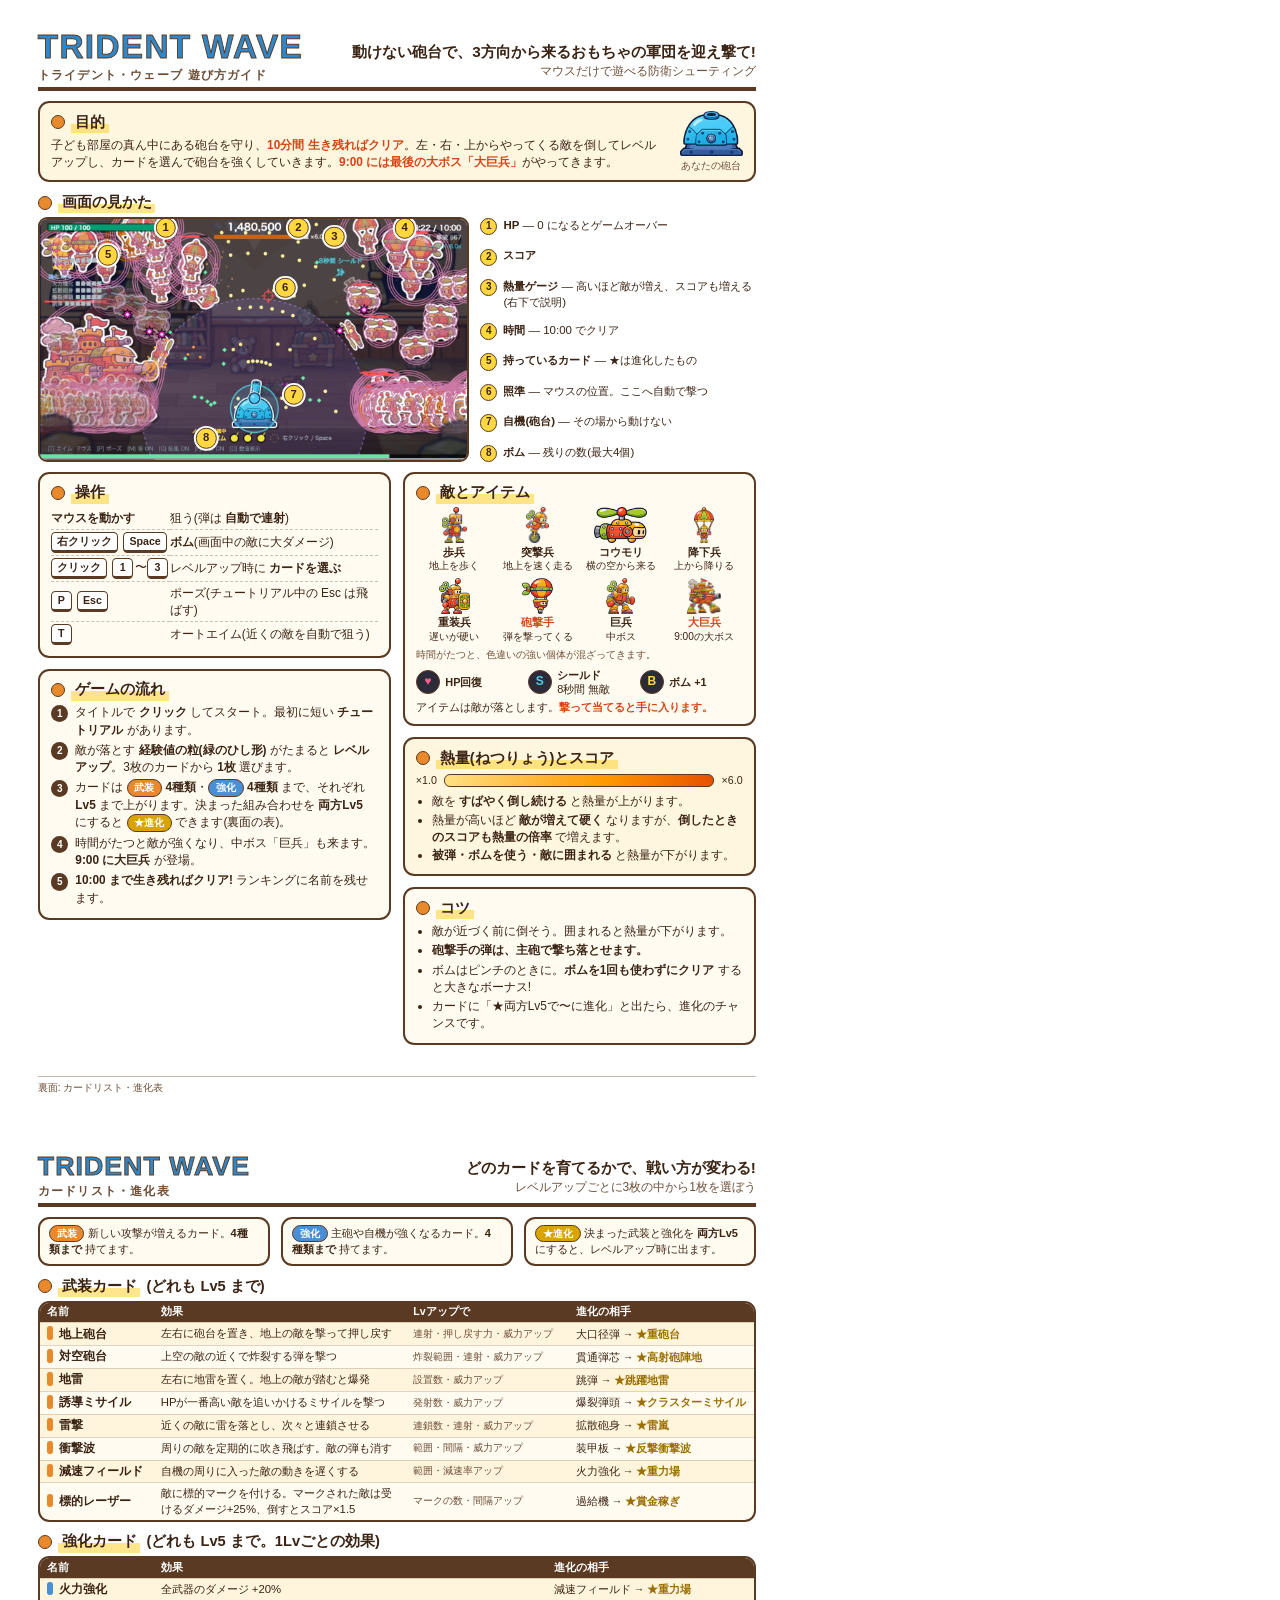
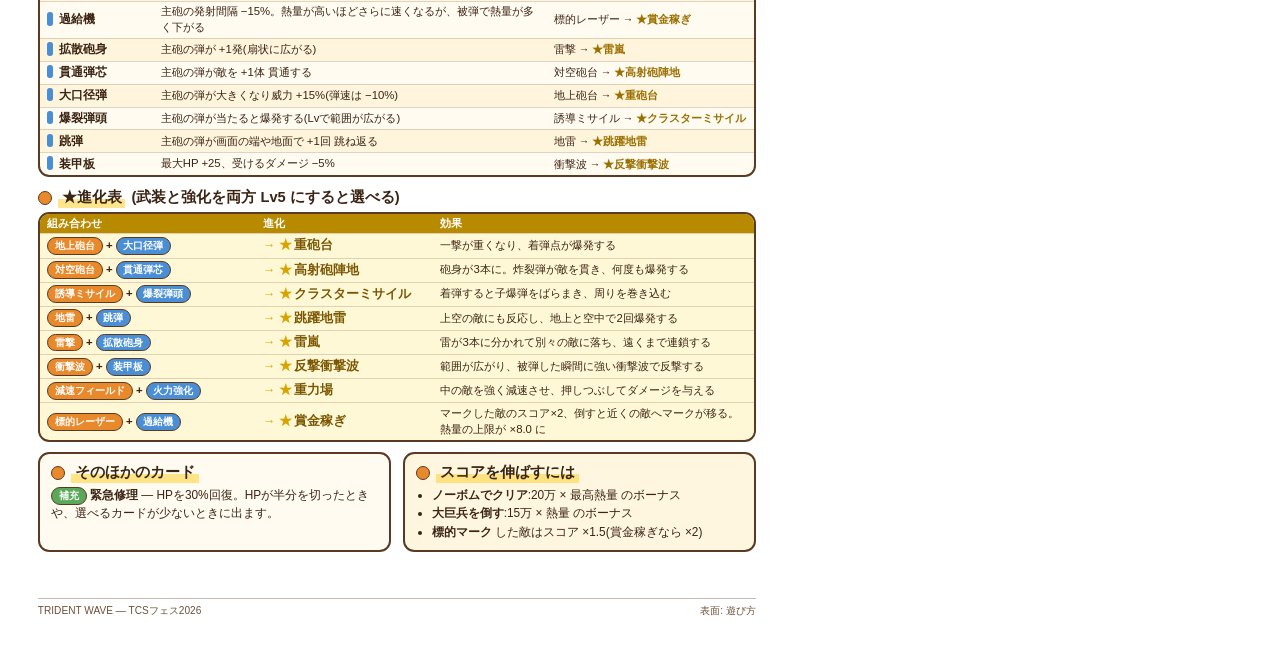
==== manual/manual.html @ fe19b2f0 "当日プレイする人向けの紙の説明書(A4・2ページのPDF)と、その原稿のHTMLを追加 表面は遊び方(画面の見かた・操作・流れ・敵とアイテム・熱量・コツ)、裏面はカードリストと進化表。 manual." ====
<!doctype html>
<html lang="ja">
<head>
<meta charset="utf-8">
<title>TRIDENT WAVE 説明書</title>
<style>
  @page { size: A4; margin: 0; }
  :root {
    --ink: #3b2414; --sub: #6e5039; --line: #5a3a22; --paper: #fff6e0; --cream: #fffbf0;
    --weapon: #e8892b; --passive: #4a8fd6; --evo: #d9a400; --filler: #5aa95a; --red: #d84315;
  }
  * { box-sizing: border-box; -webkit-print-color-adjust: exact; print-color-adjust: exact; }
  html, body { margin: 0; padding: 0; }
  body { font-family: "Hiragino Sans", "Hiragino Kaku Gothic ProN", "Yu Gothic", "Meiryo", sans-serif; color: var(--ink); font-size: 8.9pt; line-height: 1.45; background: #fff; }
  .round { font-family: "Hiragino Maru Gothic ProN", "Zen Maru Gothic", "Hiragino Sans", sans-serif; }
  .page { width: 210mm; height: 297mm; padding: 8mm 10mm 7mm; position: relative; overflow: hidden; page-break-after: always; display: flex; flex-direction: column; gap: 2.6mm; }
  .page:last-child { page-break-after: auto; }

  /* 見出し */
  .head { display: flex; align-items: flex-end; justify-content: space-between; border-bottom: 1.2mm solid var(--line); padding-bottom: 1.6mm; }
  .logo { font-family: "Hiragino Maru Gothic ProN", sans-serif; font-weight: 800; font-size: 25pt; white-space: nowrap; letter-spacing: 0.04em; line-height: 1; color: #2f86c9; -webkit-text-stroke: 0.25mm var(--line); }
  .logo small { display: block; font-size: 9pt; letter-spacing: 0.1em; color: var(--sub); -webkit-text-stroke: 0; margin-top: 1.4mm; font-weight: 700; }
  .head .right { text-align: right; font-size: 9pt; color: var(--sub); }
  .head .right b { display: block; font-family: "Hiragino Maru Gothic ProN", sans-serif; font-size: 11.5pt; white-space: nowrap; color: var(--ink); }

  h2 { font-family: "Hiragino Maru Gothic ProN", sans-serif; font-size: 11pt; margin: 0 0 1mm; display: flex; align-items: center; gap: 1.6mm; }
  h2::before { content: ""; width: 3.2mm; height: 3.2mm; border-radius: 50%; background: var(--weapon); border: 0.45mm solid var(--line); flex: none; }
  h2 .hl { background: linear-gradient(transparent 55%, rgba(255,213,64,0.6) 55%); padding: 0 1mm; }

  .box { background: var(--paper); border: 0.55mm solid var(--line); border-radius: 3mm; padding: 2.2mm 3mm; }
  .box.white { background: var(--cream); }
  p { margin: 0; }
  ul { margin: 0; padding-left: 4.2mm; }
  li { margin: 0.3mm 0; }
  b.k { color: var(--red); }

  /* 画面の見かた */
  .screen { display: grid; grid-template-columns: 114mm 1fr; gap: 3mm; align-items: stretch; }
  .shot { position: relative; border: 0.6mm solid var(--line); border-radius: 2.4mm; overflow: hidden; line-height: 0; }
  .shot img { width: 100%; display: block; }
  .pin { position: absolute; transform: translate(-50%, -50%); width: 5.4mm; height: 5.4mm; border-radius: 50%; background: #ffd740; color: var(--ink); border: 0.5mm solid var(--line); font: 800 8.5pt/4.4mm "Hiragino Maru Gothic ProN", sans-serif; text-align: center; box-shadow: 0 0 0 0.5mm #fff; }
  .legend { display: flex; flex-direction: column; justify-content: space-between; font-size: 8.6pt; line-height: 1.4; }
  .legend div { display: flex; gap: 1.6mm; align-items: flex-start; }
  .legend .n { flex: none; width: 4.6mm; height: 4.6mm; border-radius: 50%; background: #ffd740; border: 0.4mm solid var(--line); font: 800 7.5pt/3.8mm "Hiragino Maru Gothic ProN", sans-serif; text-align: center; margin-top: 0.3mm; }

  .cols { display: grid; grid-template-columns: 1fr 1fr; gap: 3mm; }
  .stack { display: flex; flex-direction: column; gap: 3mm; }

  /* 操作 */
  table.keys { border-collapse: collapse; width: 100%; }
  table.keys td { padding: 0.6mm 0; vertical-align: middle; border-bottom: 0.25mm dashed rgba(90,58,34,0.3); }
  table.keys tr:last-child td { border-bottom: none; }
  table.keys td:first-child { width: 31mm; white-space: nowrap; }
  kbd { display: inline-block; min-width: 5.4mm; padding: 0 1.3mm; border: 0.4mm solid var(--line); border-bottom-width: 0.9mm; border-radius: 1.2mm; background: #fff; font: 700 8pt/4.4mm "Hiragino Sans", sans-serif; text-align: center; margin-right: 0.6mm; }

  /* 流れ */
  ol.flow { list-style: none; padding: 0; margin: 0; counter-reset: f; }
  ol.flow li { counter-increment: f; position: relative; padding-left: 6.4mm; margin: 0 0 0.8mm; }
  ol.flow li::before { content: counter(f); position: absolute; left: 0; top: 0.2mm; width: 4.6mm; height: 4.6mm; border-radius: 50%; background: var(--line); color: #fff; font: 800 7.5pt/4.6mm "Hiragino Maru Gothic ProN", sans-serif; text-align: center; }

  /* 敵 */
  .enemies { display: grid; grid-template-columns: repeat(4, 1fr); gap: 1.4mm 1.6mm; }
  .enemy { text-align: center; font-size: 7.6pt; line-height: 1.3; }
  .enemy .pic { height: 9.5mm; display: flex; align-items: flex-end; justify-content: center; }
  .enemy img { max-height: 9.5mm; max-width: 15mm; }
  .enemy b { display: block; font-size: 8.4pt; font-family: "Hiragino Maru Gothic ProN", sans-serif; margin-top: 0.4mm; }
  
  .enemy.warn b { color: var(--red); }

  .items { display: flex; gap: 2.4mm; margin-top: 1.4mm; }
  .item { flex: 1; display: flex; align-items: center; gap: 1.4mm; font-size: 8.2pt; line-height: 1.3; }
  .item .ic { flex: none; width: 6.4mm; height: 6.4mm; border-radius: 50%; background: #2b2b3a; border: 0.45mm solid var(--line); font: 800 9pt/5.5mm "Hiragino Maru Gothic ProN", sans-serif; text-align: center; }

  /* 熱量ゲージ */
  .heat { display: flex; align-items: center; gap: 2mm; margin: 1mm 0 1.4mm; font-size: 8pt; }
  .heat .bar { flex: 1; height: 3.2mm; border: 0.4mm solid var(--line); border-radius: 1.6mm; background: linear-gradient(90deg, #ffe082, #ff9800 60%, #e65100); }

  .tips li { margin: 0.6mm 0; }
  .foot { margin-top: auto; display: flex; justify-content: space-between; font-size: 7.6pt; color: var(--sub); border-top: 0.3mm solid rgba(90,58,34,0.35); padding-top: 1.2mm; }

  /* ---- 裏面 ---- */
  .rule { display: flex; gap: 3mm; align-items: stretch; }
  .rule .box { flex: 1; font-size: 8.3pt; line-height: 1.4; padding: 1.6mm 2.4mm; }
  .chip { display: inline-block; padding: 0 1.8mm; border-radius: 3mm; border: 0.35mm solid var(--line); color: #fff; font: 700 7.6pt/4.2mm "Hiragino Maru Gothic ProN", sans-serif; white-space: nowrap; }
  .chip.w { background: var(--weapon); } .chip.p { background: var(--passive); } .chip.e { background: var(--evo); } .chip.f { background: var(--filler); }

  table.list { width: 100%; border-collapse: separate; border-spacing: 0; border: 0.55mm solid var(--line); border-radius: 3mm; overflow: hidden; font-size: 8.5pt; line-height: 1.38; background: var(--cream); }
  table.list th { background: var(--line); color: #fff; font: 700 8pt "Hiragino Maru Gothic ProN", sans-serif; text-align: left; padding: 0.7mm 2mm; }
  table.list td { padding: 0.65mm 2mm; border-top: 0.25mm solid rgba(90,58,34,0.2); vertical-align: middle; }
  table.list tr:nth-child(even) td { background: rgba(255,226,170,0.28); }
  table.list td.name { font: 700 9pt "Hiragino Maru Gothic ProN", sans-serif; white-space: nowrap; }
  table.list td.name::before { content: ""; display: inline-block; width: 1.4mm; height: 3.6mm; border-radius: 0.7mm; margin-right: 1.6mm; vertical-align: -0.6mm; }
  table.list.w td.name::before { background: var(--weapon); }
  table.list.p td.name::before { background: var(--passive); }
  table.list td.up { color: var(--sub); font-size: 7.8pt; }
  table.list td.to { white-space: nowrap; font-size: 8pt; }
  table.list td.to b { color: #9a6f00; }

  table.evo { width: 100%; border-collapse: separate; border-spacing: 0; border: 0.7mm solid var(--line); border-radius: 3mm; overflow: hidden; font-size: 8.5pt; line-height: 1.38; background: #fff8d6; }
  table.evo th { background: #b88a00; color: #fff; font: 700 8pt "Hiragino Maru Gothic ProN", sans-serif; text-align: left; padding: 0.7mm 2mm; }
  table.evo td { padding: 0.7mm 2mm; border-top: 0.25mm solid rgba(90,58,34,0.2); vertical-align: middle; }
  table.evo td.combo { white-space: nowrap; }
  table.evo td.combo .plus { margin: 0 0.8mm; font-weight: 800; }
  table.evo td.res { white-space: nowrap; font: 800 9.4pt "Hiragino Maru Gothic ProN", sans-serif; color: #7a5600; }
  table.evo td.res::before { content: "→ ★"; color: var(--evo); margin-right: 0.6mm; }

  .two { display: grid; grid-template-columns: 1fr 1fr; gap: 3mm; }
</style>
</head>
<body>

<!-- ======================= 表面: 遊び方 ======================= -->
<section class="page">
  <div class="head">
    <div class="logo">TRIDENT WAVE<small>トライデント・ウェーブ 遊び方ガイド</small></div>
    <div class="right"><b>動けない砲台で、3方向から来るおもちゃの軍団を迎え撃て!</b>マウスだけで遊べる防衛シューティング</div>
  </div>

  <div class="box" style="display:flex; gap:4mm; align-items:center;">
    <div style="flex:1;">
      <h2><span class="hl">目的</span></h2>
      <p>子ども部屋の真ん中にある砲台を守り、<b class="k">10分間 生き残ればクリア</b>。左・右・上からやってくる敵を倒してレベルアップし、カードを選んで砲台を強くしていきます。<b class="k">9:00 には最後の大ボス「大巨兵」</b>がやってきます。</p>
    </div>
    <div style="flex:none; text-align:center; font-size:7.6pt; color:var(--sub); line-height:1.3;">
      <img src="../assets/player_body.png" style="height:12mm; display:block; margin:0 auto 0.6mm;">あなたの砲台
    </div>
  </div>

  <div>
    <h2><span class="hl">画面の見かた</span></h2>
    <div class="screen">
      <div class="shot">
        <img src="../assets/screenshot.jpg" alt="プレイ画面">
        <span class="pin" style="left:29.5%; top:3.6%;">1</span>
        <span class="pin" style="left:60.6%; top:3.6%;">2</span>
        <span class="pin" style="left:69%; top:7.4%;">3</span>
        <span class="pin" style="left:85.5%; top:3.8%;">4</span>
        <span class="pin" style="left:16%; top:15%;">5</span>
        <span class="pin" style="left:57.5%; top:28.5%;">6</span>
        <span class="pin" style="left:59.5%; top:73%;">7</span>
        <span class="pin" style="left:39%; top:91%;">8</span>
      </div>
      <div class="legend">
        <div><span class="n">1</span><span><b>HP</b> ― 0 になるとゲームオーバー</span></div>
        <div><span class="n">2</span><span><b>スコア</b></span></div>
        <div><span class="n">3</span><span><b>熱量ゲージ</b> ― 高いほど敵が増え、スコアも増える(右下で説明)</span></div>
        <div><span class="n">4</span><span><b>時間</b> ― 10:00 でクリア</span></div>
        <div><span class="n">5</span><span><b>持っているカード</b> ― ★は進化したもの</span></div>
        <div><span class="n">6</span><span><b>照準</b> ― マウスの位置。ここへ自動で撃つ</span></div>
        <div><span class="n">7</span><span><b>自機(砲台)</b> ― その場から動けない</span></div>
        <div><span class="n">8</span><span><b>ボム</b> ― 残りの数(最大4個)</span></div>
      </div>
    </div>
  </div>

  <div class="cols">
    <div class="stack">
      <div class="box white">
        <h2><span class="hl">操作</span></h2>
        <table class="keys">
          <tr><td><b>マウスを動かす</b></td><td>狙う(弾は <b>自動で連射</b>)</td></tr>
          <tr><td><kbd>右クリック</kbd> <kbd>Space</kbd></td><td><b>ボム</b>(画面中の敵に大ダメージ)</td></tr>
          <tr><td><kbd>クリック</kbd> <kbd>1</kbd>〜<kbd>3</kbd></td><td>レベルアップ時に <b>カードを選ぶ</b></td></tr>
          <tr><td><kbd>P</kbd> <kbd>Esc</kbd></td><td>ポーズ(チュートリアル中の Esc は飛ばす)</td></tr>
          <tr><td><kbd>T</kbd></td><td>オートエイム(近くの敵を自動で狙う)</td></tr>
        </table>
      </div>
      <div class="box white">
        <h2><span class="hl">ゲームの流れ</span></h2>
        <ol class="flow">
          <li>タイトルで <b>クリック</b> してスタート。最初に短い <b>チュートリアル</b> があります。</li>
          <li>敵が落とす <b>経験値の粒(緑のひし形)</b> がたまると <b>レベルアップ</b>。3枚のカードから <b>1枚</b> 選びます。</li>
          <li>カードは <span class="chip w">武装</span> <b>4種類</b>・<span class="chip p">強化</span> <b>4種類</b> まで、それぞれ <b>Lv5</b> まで上がります。決まった組み合わせを <b>両方Lv5</b> にすると <span class="chip e">★進化</span> できます(裏面の表)。</li>
          <li>時間がたつと敵が強くなり、中ボス「巨兵」も来ます。<b>9:00 に大巨兵</b> が登場。</li>
          <li><b>10:00 まで生き残ればクリア!</b> ランキングに名前を残せます。</li>
        </ol>
      </div>
    </div>

    <div class="stack">
      <div class="box white">
        <h2><span class="hl">敵とアイテム</span></h2>
        <div class="enemies">
          <div class="enemy"><div class="pic"><img src="../assets/enemy_grunt.png"></div><b>歩兵</b>地上を歩く</div>
          <div class="enemy"><div class="pic"><img src="../assets/enemy_runner.png"></div><b>突撃兵</b>地上を速く走る</div>
          <div class="enemy"><div class="pic"><img src="../assets/enemy_bat.png"></div><b>コウモリ</b>横の空から来る</div>
          <div class="enemy"><div class="pic"><img src="../assets/enemy_diver.png"></div><b>降下兵</b>上から降りる</div>
          <div class="enemy"><div class="pic"><img src="../assets/enemy_brute.png"></div><b>重装兵</b>遅いが硬い</div>
          <div class="enemy warn"><div class="pic"><img src="../assets/enemy_spitter.png"></div><b>砲撃手</b>弾を撃ってくる</div>
          <div class="enemy boss"><div class="pic"><img src="../assets/enemy_boss.png"></div><b>巨兵</b>中ボス</div>
          <div class="enemy boss warn"><div class="pic"><img src="../assets/enemy_titan.png"></div><b>大巨兵</b>9:00の大ボス</div>
        </div>
        <p style="font-size:7.8pt; color:var(--sub); margin-top:1.2mm;">時間がたつと、色違いの強い個体が混ざってきます。</p>
        <div class="items">
          <div class="item"><span class="ic" style="color:#ff5c8a;">♥</span><span><b>HP回復</b></span></div>
          <div class="item"><span class="ic" style="color:#4dd0e1;">S</span><span><b>シールド</b><br>8秒間 無敵</span></div>
          <div class="item"><span class="ic" style="color:#ffd54f;">B</span><span><b>ボム +1</b></span></div>
        </div>
        <p style="font-size:8.2pt; margin-top:1mm;">アイテムは敵が落とします。<b class="k">撃って当てると手に入ります。</b></p>
      </div>

      <div class="box">
        <h2><span class="hl">熱量(ねつりょう)とスコア</span></h2>
        <div class="heat"><span>×1.0</span><div class="bar"></div><span>×6.0</span></div>
        <ul>
          <li>敵を <b>すばやく倒し続ける</b> と熱量が上がります。</li>
          <li>熱量が高いほど <b>敵が増えて硬く</b> なりますが、<b>倒したときのスコアも熱量の倍率</b> で増えます。</li>
          <li><b>被弾・ボムを使う・敵に囲まれる</b> と熱量が下がります。</li>
        </ul>
      </div>

      <div class="box white">
        <h2><span class="hl">コツ</span></h2>
        <ul class="tips">
          <li>敵が近づく前に倒そう。囲まれると熱量が下がります。</li>
          <li><b>砲撃手の弾は、主砲で撃ち落とせます。</b></li>
          <li>ボムはピンチのときに。<b>ボムを1回も使わずにクリア</b> すると大きなボーナス!</li>
          <li>カードに「★両方Lv5で〜に進化」と出たら、進化のチャンスです。</li>
        </ul>
      </div>
    </div>
  </div>

  <div class="foot"><span>裏面: カードリスト・進化表</span></div>
</section>

<!-- ======================= 裏面: カードリスト ======================= -->
<section class="page">
  <div class="head">
    <div class="logo" style="font-size:20pt;">TRIDENT WAVE<small>カードリスト・進化表</small></div>
    <div class="right"><b>どのカードを育てるかで、戦い方が変わる!</b>レベルアップごとに3枚の中から1枚を選ぼう</div>
  </div>

  <div class="rule">
    <div class="box white"><span class="chip w">武装</span> 新しい攻撃が増えるカード。<b>4種類まで</b> 持てます。</div>
    <div class="box white"><span class="chip p">強化</span> 主砲や自機が強くなるカード。<b>4種類まで</b> 持てます。</div>
    <div class="box white"><span class="chip e">★進化</span> 決まった武装と強化を <b>両方Lv5</b> にすると、レベルアップ時に出ます。</div>
  </div>

  <div>
    <h2><span class="hl">武装カード</span>(どれも Lv5 まで)</h2>
    <table class="list w">
      <tr><th style="width:30mm;">名前</th><th>効果</th><th style="width:43mm;">Lvアップで</th><th style="width:47mm;">進化の相手</th></tr>
      <tr><td class="name">地上砲台</td><td>左右に砲台を置き、地上の敵を撃って押し戻す</td><td class="up">連射・押し戻す力・威力アップ</td><td class="to">大口径弾 → <b>★重砲台</b></td></tr>
      <tr><td class="name">対空砲台</td><td>上空の敵の近くで炸裂する弾を撃つ</td><td class="up">炸裂範囲・連射・威力アップ</td><td class="to">貫通弾芯 → <b>★高射砲陣地</b></td></tr>
      <tr><td class="name">地雷</td><td>左右に地雷を置く。地上の敵が踏むと爆発</td><td class="up">設置数・威力アップ</td><td class="to">跳弾 → <b>★跳躍地雷</b></td></tr>
      <tr><td class="name">誘導ミサイル</td><td>HPが一番高い敵を追いかけるミサイルを撃つ</td><td class="up">発射数・威力アップ</td><td class="to">爆裂弾頭 → <b>★クラスターミサイル</b></td></tr>
      <tr><td class="name">雷撃</td><td>近くの敵に雷を落とし、次々と連鎖させる</td><td class="up">連鎖数・連射・威力アップ</td><td class="to">拡散砲身 → <b>★雷嵐</b></td></tr>
      <tr><td class="name">衝撃波</td><td>周りの敵を定期的に吹き飛ばす。敵の弾も消す</td><td class="up">範囲・間隔・威力アップ</td><td class="to">装甲板 → <b>★反撃衝撃波</b></td></tr>
      <tr><td class="name">減速フィールド</td><td>自機の周りに入った敵の動きを遅くする</td><td class="up">範囲・減速率アップ</td><td class="to">火力強化 → <b>★重力場</b></td></tr>
      <tr><td class="name">標的レーザー</td><td>敵に標的マークを付ける。マークされた敵は受けるダメージ+25%、倒すとスコア×1.5</td><td class="up">マークの数・間隔アップ</td><td class="to">過給機 → <b>★賞金稼ぎ</b></td></tr>
    </table>
  </div>

  <div>
    <h2><span class="hl">強化カード</span>(どれも Lv5 まで。1Lvごとの効果)</h2>
    <table class="list p">
      <tr><th style="width:30mm;">名前</th><th>効果</th><th style="width:47mm;">進化の相手</th></tr>
      <tr><td class="name">火力強化</td><td>全武器のダメージ +20%</td><td class="to">減速フィールド → <b>★重力場</b></td></tr>
      <tr><td class="name">過給機</td><td>主砲の発射間隔 −15%。熱量が高いほどさらに速くなるが、被弾で熱量が多く下がる</td><td class="to">標的レーザー → <b>★賞金稼ぎ</b></td></tr>
      <tr><td class="name">拡散砲身</td><td>主砲の弾が +1発(扇状に広がる)</td><td class="to">雷撃 → <b>★雷嵐</b></td></tr>
      <tr><td class="name">貫通弾芯</td><td>主砲の弾が敵を +1体 貫通する</td><td class="to">対空砲台 → <b>★高射砲陣地</b></td></tr>
      <tr><td class="name">大口径弾</td><td>主砲の弾が大きくなり威力 +15%(弾速は −10%)</td><td class="to">地上砲台 → <b>★重砲台</b></td></tr>
      <tr><td class="name">爆裂弾頭</td><td>主砲の弾が当たると爆発する(Lvで範囲が広がる)</td><td class="to">誘導ミサイル → <b>★クラスターミサイル</b></td></tr>
      <tr><td class="name">跳弾</td><td>主砲の弾が画面の端や地面で +1回 跳ね返る</td><td class="to">地雷 → <b>★跳躍地雷</b></td></tr>
      <tr><td class="name">装甲板</td><td>最大HP +25、受けるダメージ −5%</td><td class="to">衝撃波 → <b>★反撃衝撃波</b></td></tr>
    </table>
  </div>

  <div>
    <h2><span class="hl">★進化表</span>(武装と強化を両方 Lv5 にすると選べる)</h2>
    <table class="evo">
      <tr><th style="width:57mm;">組み合わせ</th><th style="width:47mm;">進化</th><th>効果</th></tr>
      <tr><td class="combo"><span class="chip w">地上砲台</span><span class="plus">+</span><span class="chip p">大口径弾</span></td><td class="res">重砲台</td><td>一撃が重くなり、着弾点が爆発する</td></tr>
      <tr><td class="combo"><span class="chip w">対空砲台</span><span class="plus">+</span><span class="chip p">貫通弾芯</span></td><td class="res">高射砲陣地</td><td>砲身が3本に。炸裂弾が敵を貫き、何度も爆発する</td></tr>
      <tr><td class="combo"><span class="chip w">誘導ミサイル</span><span class="plus">+</span><span class="chip p">爆裂弾頭</span></td><td class="res">クラスターミサイル</td><td>着弾すると子爆弾をばらまき、周りを巻き込む</td></tr>
      <tr><td class="combo"><span class="chip w">地雷</span><span class="plus">+</span><span class="chip p">跳弾</span></td><td class="res">跳躍地雷</td><td>上空の敵にも反応し、地上と空中で2回爆発する</td></tr>
      <tr><td class="combo"><span class="chip w">雷撃</span><span class="plus">+</span><span class="chip p">拡散砲身</span></td><td class="res">雷嵐</td><td>雷が3本に分かれて別々の敵に落ち、遠くまで連鎖する</td></tr>
      <tr><td class="combo"><span class="chip w">衝撃波</span><span class="plus">+</span><span class="chip p">装甲板</span></td><td class="res">反撃衝撃波</td><td>範囲が広がり、被弾した瞬間に強い衝撃波で反撃する</td></tr>
      <tr><td class="combo"><span class="chip w">減速フィールド</span><span class="plus">+</span><span class="chip p">火力強化</span></td><td class="res">重力場</td><td>中の敵を強く減速させ、押しつぶしてダメージを与える</td></tr>
      <tr><td class="combo"><span class="chip w">標的レーザー</span><span class="plus">+</span><span class="chip p">過給機</span></td><td class="res">賞金稼ぎ</td><td>マークした敵のスコア×2、倒すと近くの敵へマークが移る。熱量の上限が ×8.0 に</td></tr>
    </table>
  </div>

  <div class="two">
    <div class="box white">
      <h2><span class="hl">そのほかのカード</span></h2>
      <p><span class="chip f">補充</span> <b>緊急修理</b> ― HPを30%回復。HPが半分を切ったときや、選べるカードが少ないときに出ます。</p>
    </div>
    <div class="box">
      <h2><span class="hl">スコアを伸ばすには</span></h2>
      <ul>
        <li><b>ノーボムでクリア</b>:20万 × 最高熱量 のボーナス</li>
        <li><b>大巨兵を倒す</b>:15万 × 熱量 のボーナス</li>
        <li><b>標的マーク</b> した敵はスコア ×1.5(賞金稼ぎなら ×2)</li>
      </ul>
    </div>
  </div>

  <div class="foot"><span>TRIDENT WAVE ― TCSフェス2026</span><span>表面: 遊び方</span></div>
</section>

</body>
</html>
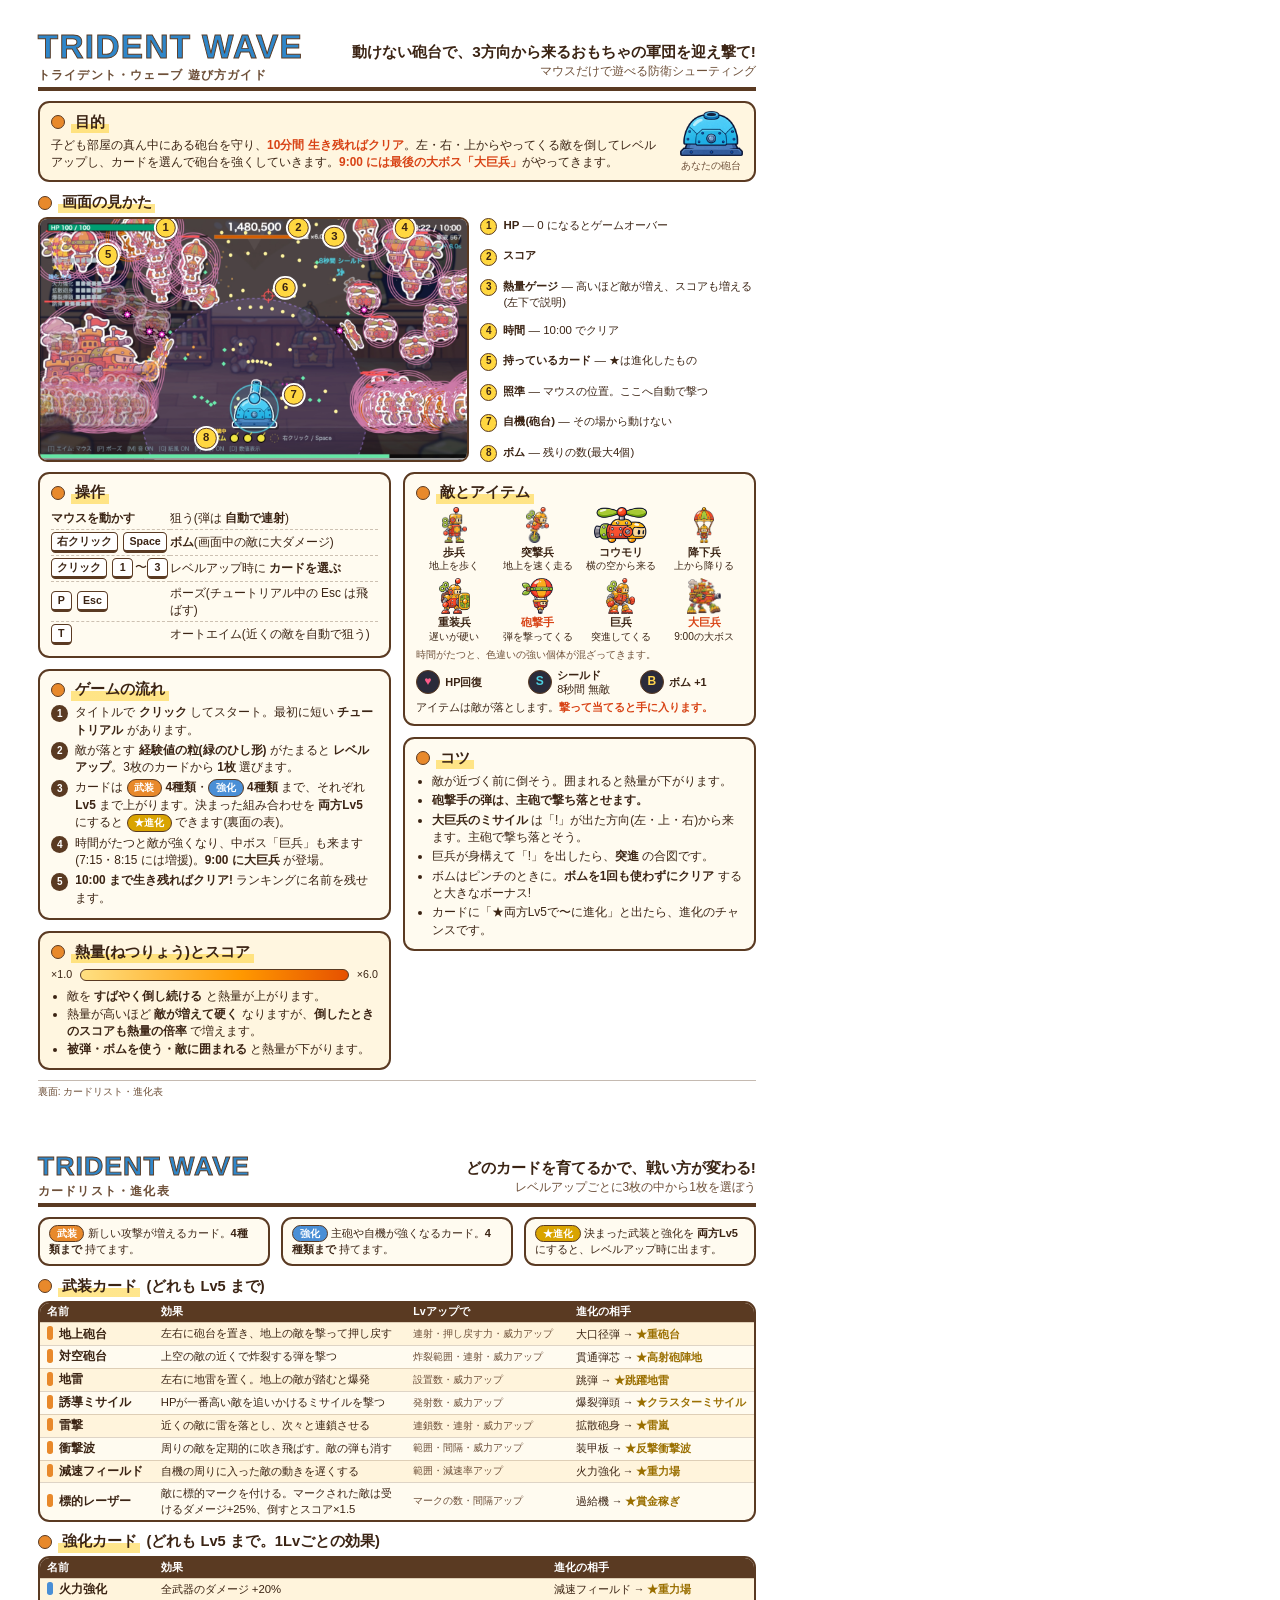
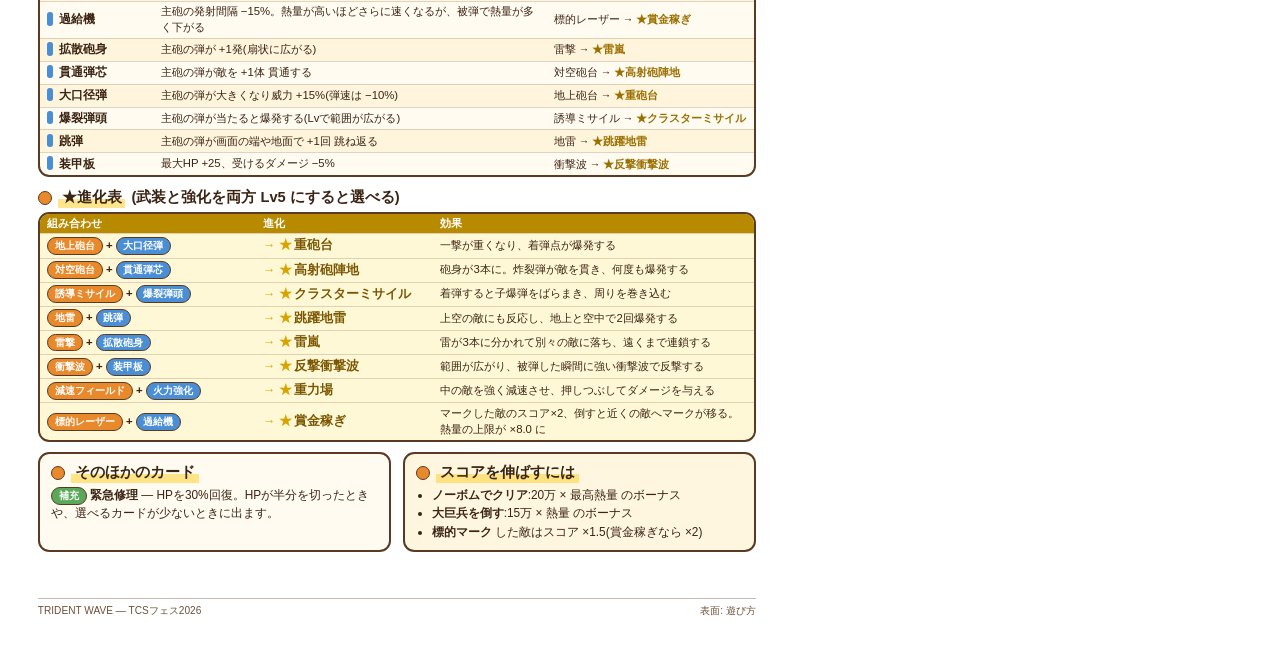
==== commit a36ddbed: "説明書とREADMEに、巨兵の増援・突進と大巨兵のミサイルを書き足す 説明書の表面はコツが増えて欄外にはみ出すため、「熱量とスコア」を左の列へ移した。  Co-Authored-By: Claude " ====
--- a/manual/manual.html
+++ b/manual/manual.html
@@ -143,7 +143,7 @@
       <div class="legend">
         <div><span class="n">1</span><span><b>HP</b> ― 0 になるとゲームオーバー</span></div>
         <div><span class="n">2</span><span><b>スコア</b></span></div>
-        <div><span class="n">3</span><span><b>熱量ゲージ</b> ― 高いほど敵が増え、スコアも増える(右下で説明)</span></div>
+        <div><span class="n">3</span><span><b>熱量ゲージ</b> ― 高いほど敵が増え、スコアも増える(左下で説明)</span></div>
         <div><span class="n">4</span><span><b>時間</b> ― 10:00 でクリア</span></div>
         <div><span class="n">5</span><span><b>持っているカード</b> ― ★は進化したもの</span></div>
         <div><span class="n">6</span><span><b>照準</b> ― マウスの位置。ここへ自動で撃つ</span></div>
@@ -171,9 +171,19 @@
           <li>タイトルで <b>クリック</b> してスタート。最初に短い <b>チュートリアル</b> があります。</li>
           <li>敵が落とす <b>経験値の粒(緑のひし形)</b> がたまると <b>レベルアップ</b>。3枚のカードから <b>1枚</b> 選びます。</li>
           <li>カードは <span class="chip w">武装</span> <b>4種類</b>・<span class="chip p">強化</span> <b>4種類</b> まで、それぞれ <b>Lv5</b> まで上がります。決まった組み合わせを <b>両方Lv5</b> にすると <span class="chip e">★進化</span> できます(裏面の表)。</li>
-          <li>時間がたつと敵が強くなり、中ボス「巨兵」も来ます。<b>9:00 に大巨兵</b> が登場。</li>
+          <li>時間がたつと敵が強くなり、中ボス「巨兵」も来ます(7:15・8:15 には増援)。<b>9:00 に大巨兵</b> が登場。</li>
           <li><b>10:00 まで生き残ればクリア!</b> ランキングに名前を残せます。</li>
         </ol>
+      </div>
+
+      <div class="box">
+        <h2><span class="hl">熱量(ねつりょう)とスコア</span></h2>
+        <div class="heat"><span>×1.0</span><div class="bar"></div><span>×6.0</span></div>
+        <ul>
+          <li>敵を <b>すばやく倒し続ける</b> と熱量が上がります。</li>
+          <li>熱量が高いほど <b>敵が増えて硬く</b> なりますが、<b>倒したときのスコアも熱量の倍率</b> で増えます。</li>
+          <li><b>被弾・ボムを使う・敵に囲まれる</b> と熱量が下がります。</li>
+        </ul>
       </div>
     </div>
 
@@ -187,7 +197,7 @@
           <div class="enemy"><div class="pic"><img src="../assets/enemy_diver.png"></div><b>降下兵</b>上から降りる</div>
           <div class="enemy"><div class="pic"><img src="../assets/enemy_brute.png"></div><b>重装兵</b>遅いが硬い</div>
           <div class="enemy warn"><div class="pic"><img src="../assets/enemy_spitter.png"></div><b>砲撃手</b>弾を撃ってくる</div>
-          <div class="enemy boss"><div class="pic"><img src="../assets/enemy_boss.png"></div><b>巨兵</b>中ボス</div>
+          <div class="enemy boss"><div class="pic"><img src="../assets/enemy_boss.png"></div><b>巨兵</b>突進してくる</div>
           <div class="enemy boss warn"><div class="pic"><img src="../assets/enemy_titan.png"></div><b>大巨兵</b>9:00の大ボス</div>
         </div>
         <p style="font-size:7.8pt; color:var(--sub); margin-top:1.2mm;">時間がたつと、色違いの強い個体が混ざってきます。</p>
@@ -199,21 +209,13 @@
         <p style="font-size:8.2pt; margin-top:1mm;">アイテムは敵が落とします。<b class="k">撃って当てると手に入ります。</b></p>
       </div>
 
-      <div class="box">
-        <h2><span class="hl">熱量(ねつりょう)とスコア</span></h2>
-        <div class="heat"><span>×1.0</span><div class="bar"></div><span>×6.0</span></div>
-        <ul>
-          <li>敵を <b>すばやく倒し続ける</b> と熱量が上がります。</li>
-          <li>熱量が高いほど <b>敵が増えて硬く</b> なりますが、<b>倒したときのスコアも熱量の倍率</b> で増えます。</li>
-          <li><b>被弾・ボムを使う・敵に囲まれる</b> と熱量が下がります。</li>
-        </ul>
-      </div>
-
       <div class="box white">
         <h2><span class="hl">コツ</span></h2>
         <ul class="tips">
           <li>敵が近づく前に倒そう。囲まれると熱量が下がります。</li>
           <li><b>砲撃手の弾は、主砲で撃ち落とせます。</b></li>
+          <li><b>大巨兵のミサイル</b> は「!」が出た方向(左・上・右)から来ます。主砲で撃ち落とそう。</li>
+          <li>巨兵が身構えて「!」を出したら、<b>突進</b> の合図です。</li>
           <li>ボムはピンチのときに。<b>ボムを1回も使わずにクリア</b> すると大きなボーナス!</li>
           <li>カードに「★両方Lv5で〜に進化」と出たら、進化のチャンスです。</li>
         </ul>
